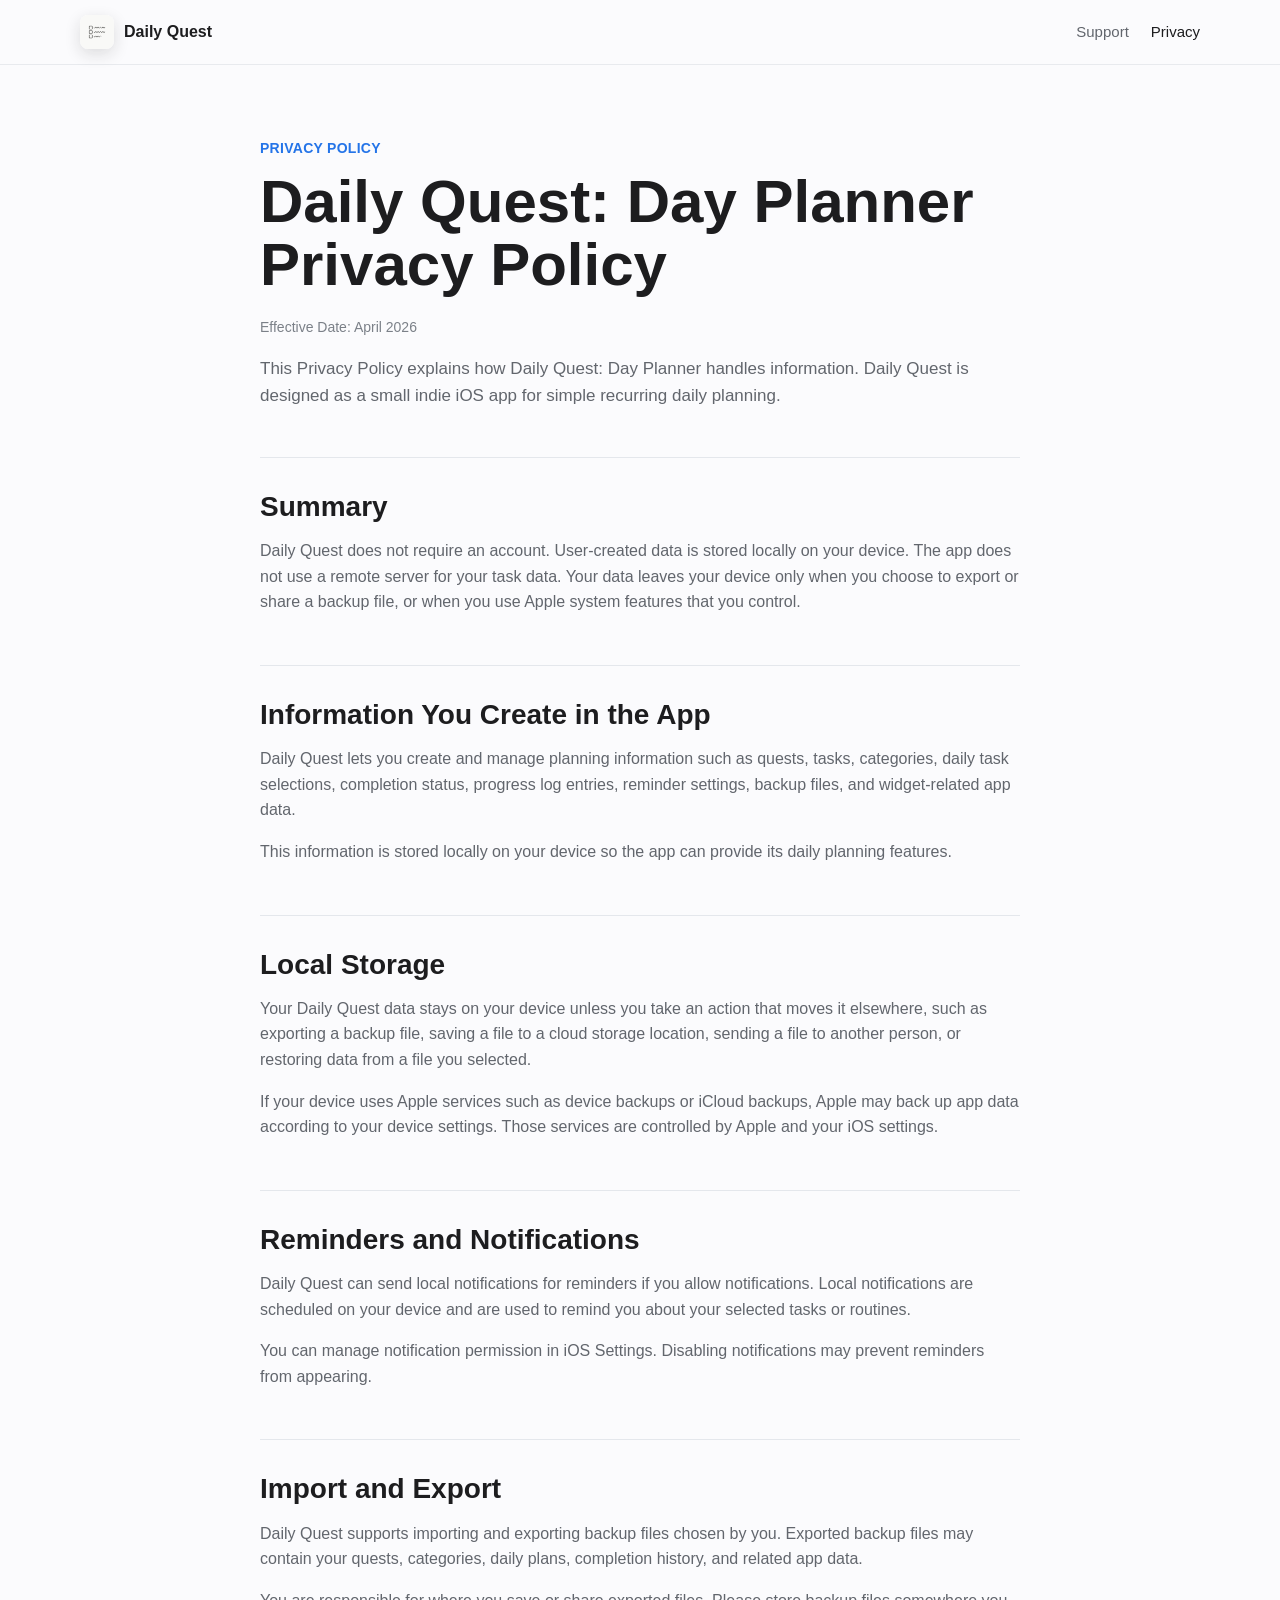
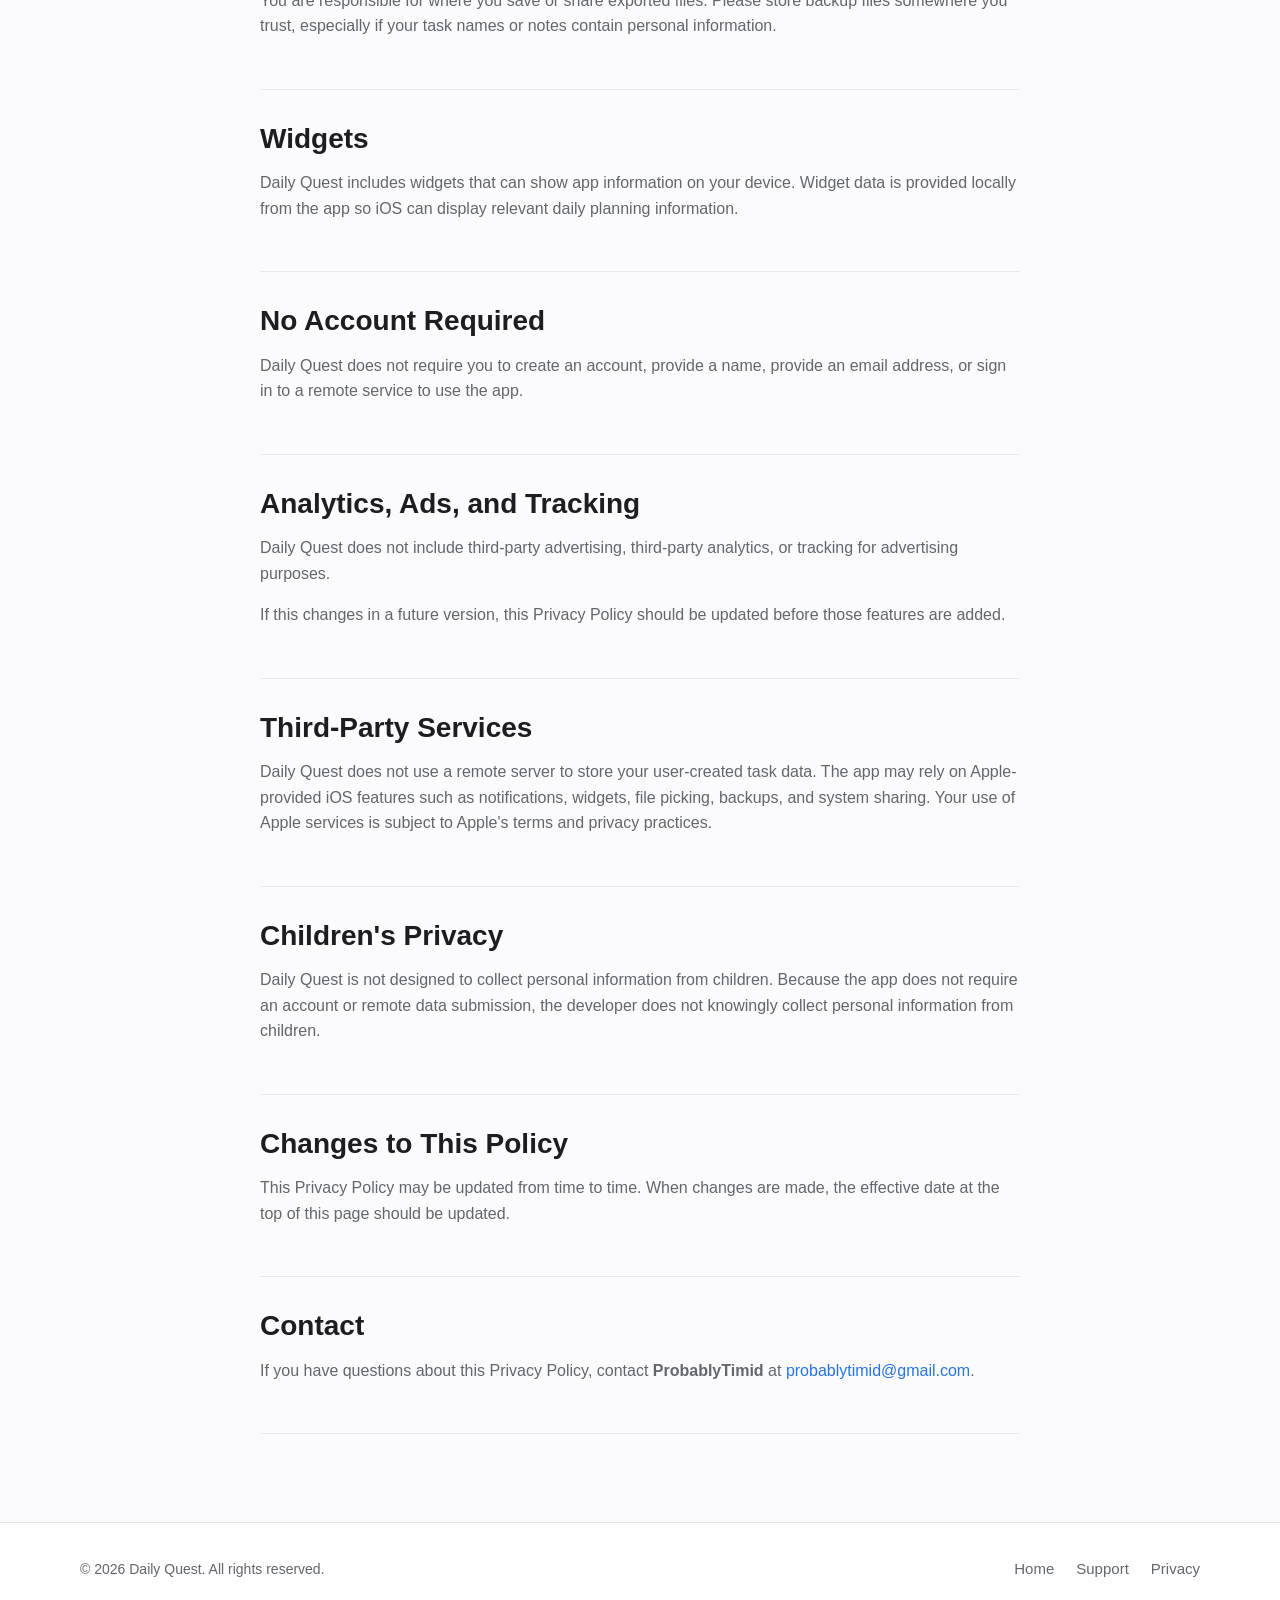
==== privacy.html @ acd7118f "Add landing, support, privacy and styles Replace the simple privacy-only index with a full landing p" ====
<!DOCTYPE html>
<html lang="en">
<head>
    <meta charset="UTF-8">
    <meta name="viewport" content="width=device-width, initial-scale=1.0">
    <meta name="description" content="Privacy policy for Daily Quest: Day Planner.">
    <title>Privacy Policy | Daily Quest: Day Planner</title>
    <link rel="icon" href="AppIcon.png">
    <link rel="apple-touch-icon" href="AppIcon.png">
    <link rel="stylesheet" href="styles.css">
</head>
<body>
    <header class="site-header">
        <nav class="nav container" aria-label="Main navigation">
            <a class="brand" href="index.html" aria-label="Daily Quest home">
                <img src="AppIcon.png" alt="" class="brand-icon">
                <span>Daily Quest</span>
            </a>
            <div class="nav-links">
                <a href="support.html">Support</a>
                <a href="privacy.html" aria-current="page">Privacy</a>
            </div>
        </nav>
    </header>

    <main class="page-main">
        <section class="page-hero container narrow">
            <p class="eyebrow">Privacy Policy</p>
            <h1>Daily Quest: Day Planner Privacy Policy</h1>
            <p class="policy-date">Effective Date: April 2026</p>
            <p>This Privacy Policy explains how Daily Quest: Day Planner handles information. Daily Quest is designed as a small indie iOS app for simple recurring daily planning.</p>
        </section>

        <article class="container narrow policy">
            <section>
                <h2>Summary</h2>
                <p>Daily Quest does not require an account. User-created data is stored locally on your device. The app does not use a remote server for your task data. Your data leaves your device only when you choose to export or share a backup file, or when you use Apple system features that you control.</p>
            </section>

            <section>
                <h2>Information You Create in the App</h2>
                <p>Daily Quest lets you create and manage planning information such as quests, tasks, categories, daily task selections, completion status, progress log entries, reminder settings, backup files, and widget-related app data.</p>
                <p>This information is stored locally on your device so the app can provide its daily planning features.</p>
            </section>

            <section>
                <h2>Local Storage</h2>
                <p>Your Daily Quest data stays on your device unless you take an action that moves it elsewhere, such as exporting a backup file, saving a file to a cloud storage location, sending a file to another person, or restoring data from a file you selected.</p>
                <p>If your device uses Apple services such as device backups or iCloud backups, Apple may back up app data according to your device settings. Those services are controlled by Apple and your iOS settings.</p>
            </section>

            <section>
                <h2>Reminders and Notifications</h2>
                <p>Daily Quest can send local notifications for reminders if you allow notifications. Local notifications are scheduled on your device and are used to remind you about your selected tasks or routines.</p>
                <p>You can manage notification permission in iOS Settings. Disabling notifications may prevent reminders from appearing.</p>
            </section>

            <section>
                <h2>Import and Export</h2>
                <p>Daily Quest supports importing and exporting backup files chosen by you. Exported backup files may contain your quests, categories, daily plans, completion history, and related app data.</p>
                <p>You are responsible for where you save or share exported files. Please store backup files somewhere you trust, especially if your task names or notes contain personal information.</p>
            </section>

            <section>
                <h2>Widgets</h2>
                <p>Daily Quest includes widgets that can show app information on your device. Widget data is provided locally from the app so iOS can display relevant daily planning information.</p>
            </section>

            <section>
                <h2>No Account Required</h2>
                <p>Daily Quest does not require you to create an account, provide a name, provide an email address, or sign in to a remote service to use the app.</p>
            </section>

            <section>
                <h2>Analytics, Ads, and Tracking</h2>
                <p>Daily Quest does not include third-party advertising, third-party analytics, or tracking for advertising purposes.</p>
                <p>If this changes in a future version, this Privacy Policy should be updated before those features are added.</p>
            </section>

            <section>
                <h2>Third-Party Services</h2>
                <p>Daily Quest does not use a remote server to store your user-created task data. The app may rely on Apple-provided iOS features such as notifications, widgets, file picking, backups, and system sharing. Your use of Apple services is subject to Apple's terms and privacy practices.</p>
            </section>

            <section>
                <h2>Children's Privacy</h2>
                <p>Daily Quest is not designed to collect personal information from children. Because the app does not require an account or remote data submission, the developer does not knowingly collect personal information from children.</p>
            </section>

            <section>
                <h2>Changes to This Policy</h2>
                <p>This Privacy Policy may be updated from time to time. When changes are made, the effective date at the top of this page should be updated.</p>
            </section>

            <section>
                <h2>Contact</h2>
                <p>If you have questions about this Privacy Policy, contact <strong>ProbablyTimid</strong> at <a href="mailto:probablytimid@gmail.com">probablytimid@gmail.com</a>.</p>
            </section>
        </article>
    </main>

    <footer class="site-footer">
        <div class="container footer-inner">
            <p>&copy; 2026 Daily Quest. All rights reserved.</p>
            <div class="footer-links">
                <a href="index.html">Home</a>
                <a href="support.html">Support</a>
                <a href="privacy.html">Privacy</a>
            </div>
        </div>
    </footer>
</body>
</html>
---- styles.css ----
:root {
    --bg: #fbfbfd;
    --surface: #ffffff;
    --surface-soft: #f4f6f8;
    --text: #1d1d1f;
    --muted: #62666d;
    --line: #e4e7ec;
    --accent: #2474e8;
    --accent-dark: #1657b8;
    --shadow: 0 18px 45px rgba(29, 29, 31, 0.08);
    --radius: 8px;
    --max-width: 1120px;
}

* {
    box-sizing: border-box;
}

html {
    scroll-behavior: smooth;
}

body {
    margin: 0;
    font-family: -apple-system, BlinkMacSystemFont, "SF Pro Display", "Segoe UI", Roboto, Helvetica, Arial, sans-serif;
    background: var(--bg);
    color: var(--text);
    line-height: 1.6;
    letter-spacing: 0;
}

img {
    max-width: 100%;
    display: block;
}

a {
    color: var(--accent);
    text-decoration: none;
}

a:hover {
    color: var(--accent-dark);
}

.container {
    width: min(100% - 40px, var(--max-width));
    margin: 0 auto;
}

.narrow {
    width: min(100% - 40px, 760px);
}

.site-header {
    position: sticky;
    top: 0;
    z-index: 10;
    background: rgba(251, 251, 253, 0.86);
    border-bottom: 1px solid rgba(228, 231, 236, 0.8);
    backdrop-filter: saturate(180%) blur(18px);
}

.nav {
    min-height: 64px;
    display: flex;
    align-items: center;
    justify-content: space-between;
    gap: 24px;
}

.brand {
    display: inline-flex;
    align-items: center;
    gap: 10px;
    color: var(--text);
    font-weight: 650;
}

.brand:hover {
    color: var(--text);
}

.brand-icon {
    width: 34px;
    height: 34px;
    border-radius: 8px;
    box-shadow: 0 5px 16px rgba(29, 29, 31, 0.14);
}

.nav-links,
.footer-links {
    display: flex;
    align-items: center;
    gap: 22px;
}

.nav-links a,
.footer-links a {
    color: var(--muted);
    font-size: 15px;
}

.nav-links a:hover,
.nav-links a[aria-current="page"],
.footer-links a:hover {
    color: var(--text);
}

.hero {
    min-height: calc(100vh - 64px);
    display: flex;
    align-items: center;
    padding: 76px 0 88px;
}

.hero-copy {
    max-width: 650px;
}

.eyebrow {
    margin: 0 0 12px;
    color: var(--accent);
    font-size: 14px;
    font-weight: 700;
    letter-spacing: 0.02em;
    text-transform: uppercase;
}

h1,
h2,
h3,
p {
    overflow-wrap: anywhere;
}

h1 {
    margin: 0;
    color: var(--text);
    font-size: clamp(44px, 7vw, 76px);
    line-height: 0.98;
    font-weight: 760;
}

h2 {
    margin: 0 0 16px;
    font-size: clamp(30px, 4vw, 48px);
    line-height: 1.08;
    font-weight: 720;
}

h3 {
    margin: 0 0 10px;
    font-size: 20px;
    line-height: 1.25;
}

p {
    margin: 0 0 16px;
    color: var(--muted);
    font-size: 17px;
}

.hero-subtitle {
    max-width: 570px;
    margin-top: 22px;
    font-size: 22px;
    line-height: 1.42;
}

.hero-actions {
    display: flex;
    flex-wrap: wrap;
    gap: 12px;
    margin-top: 30px;
}

.button {
    display: inline-flex;
    min-height: 46px;
    align-items: center;
    justify-content: center;
    border-radius: 999px;
    padding: 11px 20px;
    font-size: 16px;
    font-weight: 650;
    transition: transform 160ms ease, background 160ms ease, border-color 160ms ease;
}

.button:hover {
    transform: translateY(-1px);
}

.button-primary {
    background: var(--accent);
    color: #ffffff;
}

.button-primary:hover {
    background: var(--accent-dark);
    color: #ffffff;
}

.button-secondary {
    background: transparent;
    border: 1px solid var(--line);
    color: var(--text);
}

.button-secondary:hover {
    border-color: #c8ced8;
    color: var(--text);
}

.fine-print,
.policy-date {
    font-size: 14px;
    color: #7b8088;
}

.section {
    padding: 88px 0;
}

.section-soft {
    background: var(--surface-soft);
}

.section-heading {
    max-width: 800px;
    margin-bottom: 34px;
}

.feature-grid {
    display: grid;
    grid-template-columns: repeat(3, minmax(0, 1fr));
    gap: 16px;
}

.feature-card {
    min-height: 210px;
    padding: 26px;
    border: 1px solid var(--line);
    border-radius: var(--radius);
    background: var(--surface);
}

.feature-card p,
.faq-item p,
.policy p {
    font-size: 16px;
}

.split {
    display: grid;
    grid-template-columns: minmax(0, 0.9fr) minmax(0, 1.1fr);
    gap: 54px;
    align-items: start;
}

.text-link {
    display: inline-flex;
    align-items: center;
    font-weight: 650;
}

.page-main {
    padding: 72px 0 88px;
}

.page-hero {
    padding-bottom: 32px;
    border-bottom: 1px solid var(--line);
}

.page-hero h1 {
    margin-bottom: 20px;
    font-size: clamp(38px, 6vw, 60px);
    line-height: 1.04;
}

.content-section,
.policy section {
    padding: 34px 0;
    border-bottom: 1px solid var(--line);
}

.content-section h2,
.policy h2 {
    font-size: 28px;
}

.faq-item {
    padding: 20px 0;
}

.faq-item + .faq-item {
    border-top: 1px solid var(--line);
}

.site-footer {
    border-top: 1px solid var(--line);
    background: var(--surface);
}

.footer-inner {
    min-height: 92px;
    display: flex;
    align-items: center;
    justify-content: space-between;
    gap: 24px;
}

.footer-inner p {
    margin: 0;
    font-size: 14px;
}

@media (max-width: 860px) {
    .hero {
        min-height: auto;
        padding: 54px 0 72px;
    }

    .feature-grid,
    .split {
        grid-template-columns: 1fr;
    }
}

@media (max-width: 620px) {
    .container,
    .narrow {
        width: min(100% - 28px, var(--max-width));
    }

    .nav {
        min-height: 58px;
        gap: 14px;
    }

    .brand span {
        max-width: 118px;
        white-space: nowrap;
        overflow: hidden;
        text-overflow: ellipsis;
    }

    .nav-links,
    .footer-links {
        gap: 14px;
    }

    .nav-links a,
    .footer-links a {
        font-size: 14px;
    }

    h1 {
        font-size: clamp(38px, 13vw, 52px);
    }

    .hero-subtitle {
        font-size: 19px;
    }

    .button {
        width: 100%;
    }

    .section {
        padding: 64px 0;
    }

    .feature-card {
        min-height: auto;
        padding: 22px;
    }

    .footer-inner {
        padding: 24px 0;
        align-items: flex-start;
        flex-direction: column;
    }
}
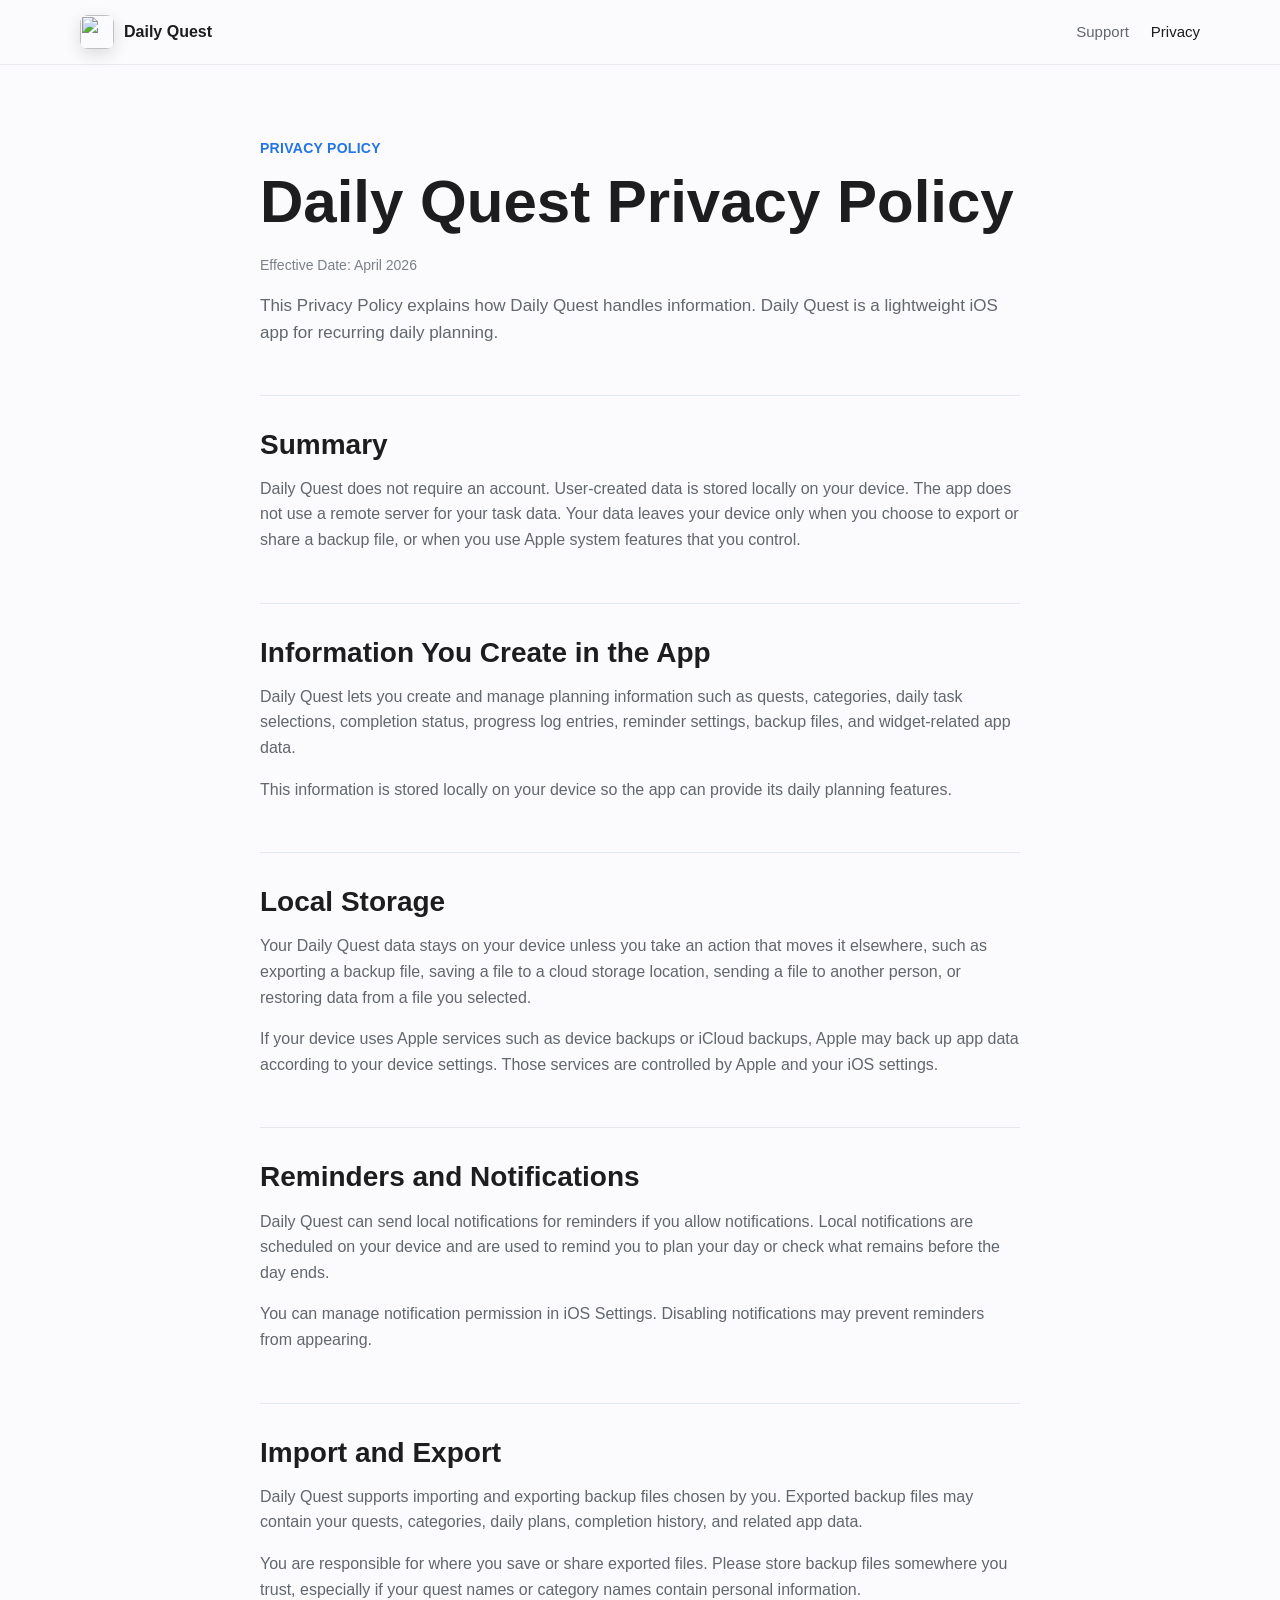
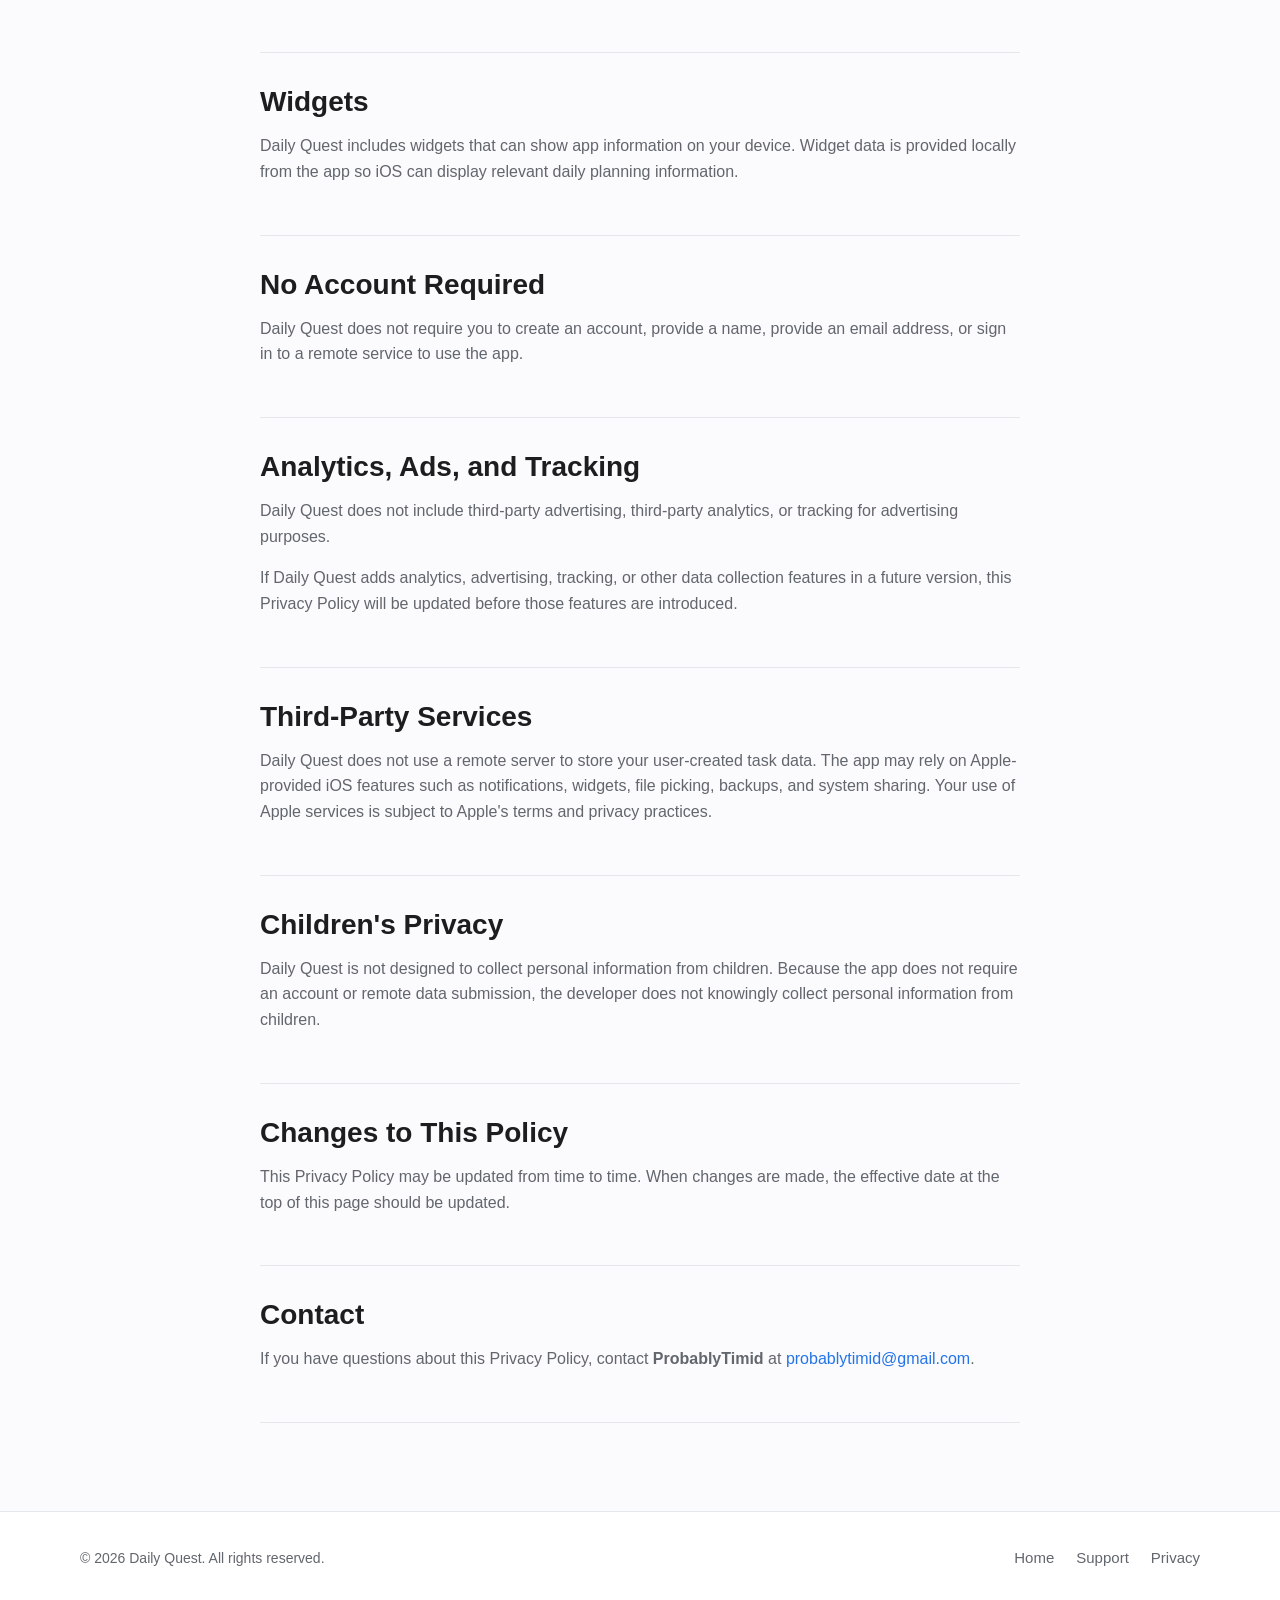
==== commit 1e315460: "Update site copy, images, and layout Refactors the marketing site: shortens product name and updates" ====
--- a/privacy.html
+++ b/privacy.html
@@ -3,17 +3,17 @@
 <head>
     <meta charset="UTF-8">
     <meta name="viewport" content="width=device-width, initial-scale=1.0">
-    <meta name="description" content="Privacy policy for Daily Quest: Day Planner.">
-    <title>Privacy Policy | Daily Quest: Day Planner</title>
-    <link rel="icon" href="AppIcon.png">
-    <link rel="apple-touch-icon" href="AppIcon.png">
+    <meta name="description" content="Privacy policy for Daily Quest.">
+    <title>Privacy Policy | Daily Quest</title>
+    <link rel="icon" href="Assets.xcassets/AppIcon.appiconset/AppIcon.png">
+    <link rel="apple-touch-icon" href="Assets.xcassets/AppIcon.appiconset/AppIcon.png">
     <link rel="stylesheet" href="styles.css">
 </head>
 <body>
     <header class="site-header">
         <nav class="nav container" aria-label="Main navigation">
             <a class="brand" href="index.html" aria-label="Daily Quest home">
-                <img src="AppIcon.png" alt="" class="brand-icon">
+                <img src="Assets.xcassets/AppIcon.appiconset/AppIcon.png" alt="" class="brand-icon">
                 <span>Daily Quest</span>
             </a>
             <div class="nav-links">
@@ -26,9 +26,9 @@
     <main class="page-main">
         <section class="page-hero container narrow">
             <p class="eyebrow">Privacy Policy</p>
-            <h1>Daily Quest: Day Planner Privacy Policy</h1>
+            <h1>Daily Quest Privacy Policy</h1>
             <p class="policy-date">Effective Date: April 2026</p>
-            <p>This Privacy Policy explains how Daily Quest: Day Planner handles information. Daily Quest is designed as a small indie iOS app for simple recurring daily planning.</p>
+            <p>This Privacy Policy explains how Daily Quest handles information. Daily Quest is a lightweight iOS app for recurring daily planning.</p>
         </section>
 
         <article class="container narrow policy">
@@ -39,7 +39,7 @@
 
             <section>
                 <h2>Information You Create in the App</h2>
-                <p>Daily Quest lets you create and manage planning information such as quests, tasks, categories, daily task selections, completion status, progress log entries, reminder settings, backup files, and widget-related app data.</p>
+                <p>Daily Quest lets you create and manage planning information such as quests, categories, daily task selections, completion status, progress log entries, reminder settings, backup files, and widget-related app data.</p>
                 <p>This information is stored locally on your device so the app can provide its daily planning features.</p>
             </section>
 
@@ -51,14 +51,14 @@
 
             <section>
                 <h2>Reminders and Notifications</h2>
-                <p>Daily Quest can send local notifications for reminders if you allow notifications. Local notifications are scheduled on your device and are used to remind you about your selected tasks or routines.</p>
+                <p>Daily Quest can send local notifications for reminders if you allow notifications. Local notifications are scheduled on your device and are used to remind you to plan your day or check what remains before the day ends.</p>
                 <p>You can manage notification permission in iOS Settings. Disabling notifications may prevent reminders from appearing.</p>
             </section>
 
             <section>
                 <h2>Import and Export</h2>
                 <p>Daily Quest supports importing and exporting backup files chosen by you. Exported backup files may contain your quests, categories, daily plans, completion history, and related app data.</p>
-                <p>You are responsible for where you save or share exported files. Please store backup files somewhere you trust, especially if your task names or notes contain personal information.</p>
+                <p>You are responsible for where you save or share exported files. Please store backup files somewhere you trust, especially if your quest names or category names contain personal information.</p>
             </section>
 
             <section>
@@ -74,7 +74,7 @@
             <section>
                 <h2>Analytics, Ads, and Tracking</h2>
                 <p>Daily Quest does not include third-party advertising, third-party analytics, or tracking for advertising purposes.</p>
-                <p>If this changes in a future version, this Privacy Policy should be updated before those features are added.</p>
+                <p>If Daily Quest adds analytics, advertising, tracking, or other data collection features in a future version, this Privacy Policy will be updated before those features are introduced.</p>
             </section>
 
             <section>
--- a/styles.css
+++ b/styles.css
@@ -109,13 +109,24 @@
 
 .hero {
     min-height: calc(100vh - 64px);
-    display: flex;
-    align-items: center;
+    display: grid;
+    grid-template-columns: minmax(0, 1fr) minmax(320px, 420px);
+    align-items: center;
+    gap: 48px;
     padding: 76px 0 88px;
 }
 
 .hero-copy {
     max-width: 650px;
+}
+
+.hero-visual {
+    display: flex;
+    justify-content: center;
+}
+
+.hero-device {
+    width: min(100%, 360px);
 }
 
 .eyebrow {
@@ -238,11 +249,54 @@
 }
 
 .feature-card {
-    min-height: 210px;
+    min-height: 190px;
     padding: 26px;
     border: 1px solid var(--line);
     border-radius: var(--radius);
     background: var(--surface);
+}
+
+.feature-number {
+    display: inline-block;
+    margin-bottom: 18px;
+    color: var(--accent);
+    font-size: 13px;
+    font-weight: 700;
+    letter-spacing: 0.08em;
+}
+
+.screenshot-grid {
+    display: grid;
+    grid-template-columns: repeat(3, minmax(0, 1fr));
+    gap: 20px;
+}
+
+.screenshot-card {
+    display: flex;
+    flex-direction: column;
+    gap: 18px;
+}
+
+.screenshot-card h3,
+.screenshot-card p {
+    margin-bottom: 0;
+}
+
+.device-frame {
+    padding: 16px;
+    border: 1px solid rgba(29, 29, 31, 0.05);
+    border-radius: 32px;
+    background: linear-gradient(180deg, #ffffff 0%, #f3f5f8 100%);
+    box-shadow: 0 12px 28px rgba(29, 29, 31, 0.07);
+}
+
+.app-shot {
+    width: 100%;
+    border-radius: 20px;
+}
+
+.app-shot-today {
+    object-position: top center;
 }
 
 .feature-card p,
@@ -319,12 +373,22 @@
 @media (max-width: 860px) {
     .hero {
         min-height: auto;
+        grid-template-columns: 1fr;
         padding: 54px 0 72px;
     }
 
     .feature-grid,
-    .split {
+    .split,
+    .screenshot-grid {
         grid-template-columns: 1fr;
+    }
+
+    .hero-visual {
+        justify-content: flex-start;
+    }
+
+    .hero-device {
+        max-width: 340px;
     }
 }
 
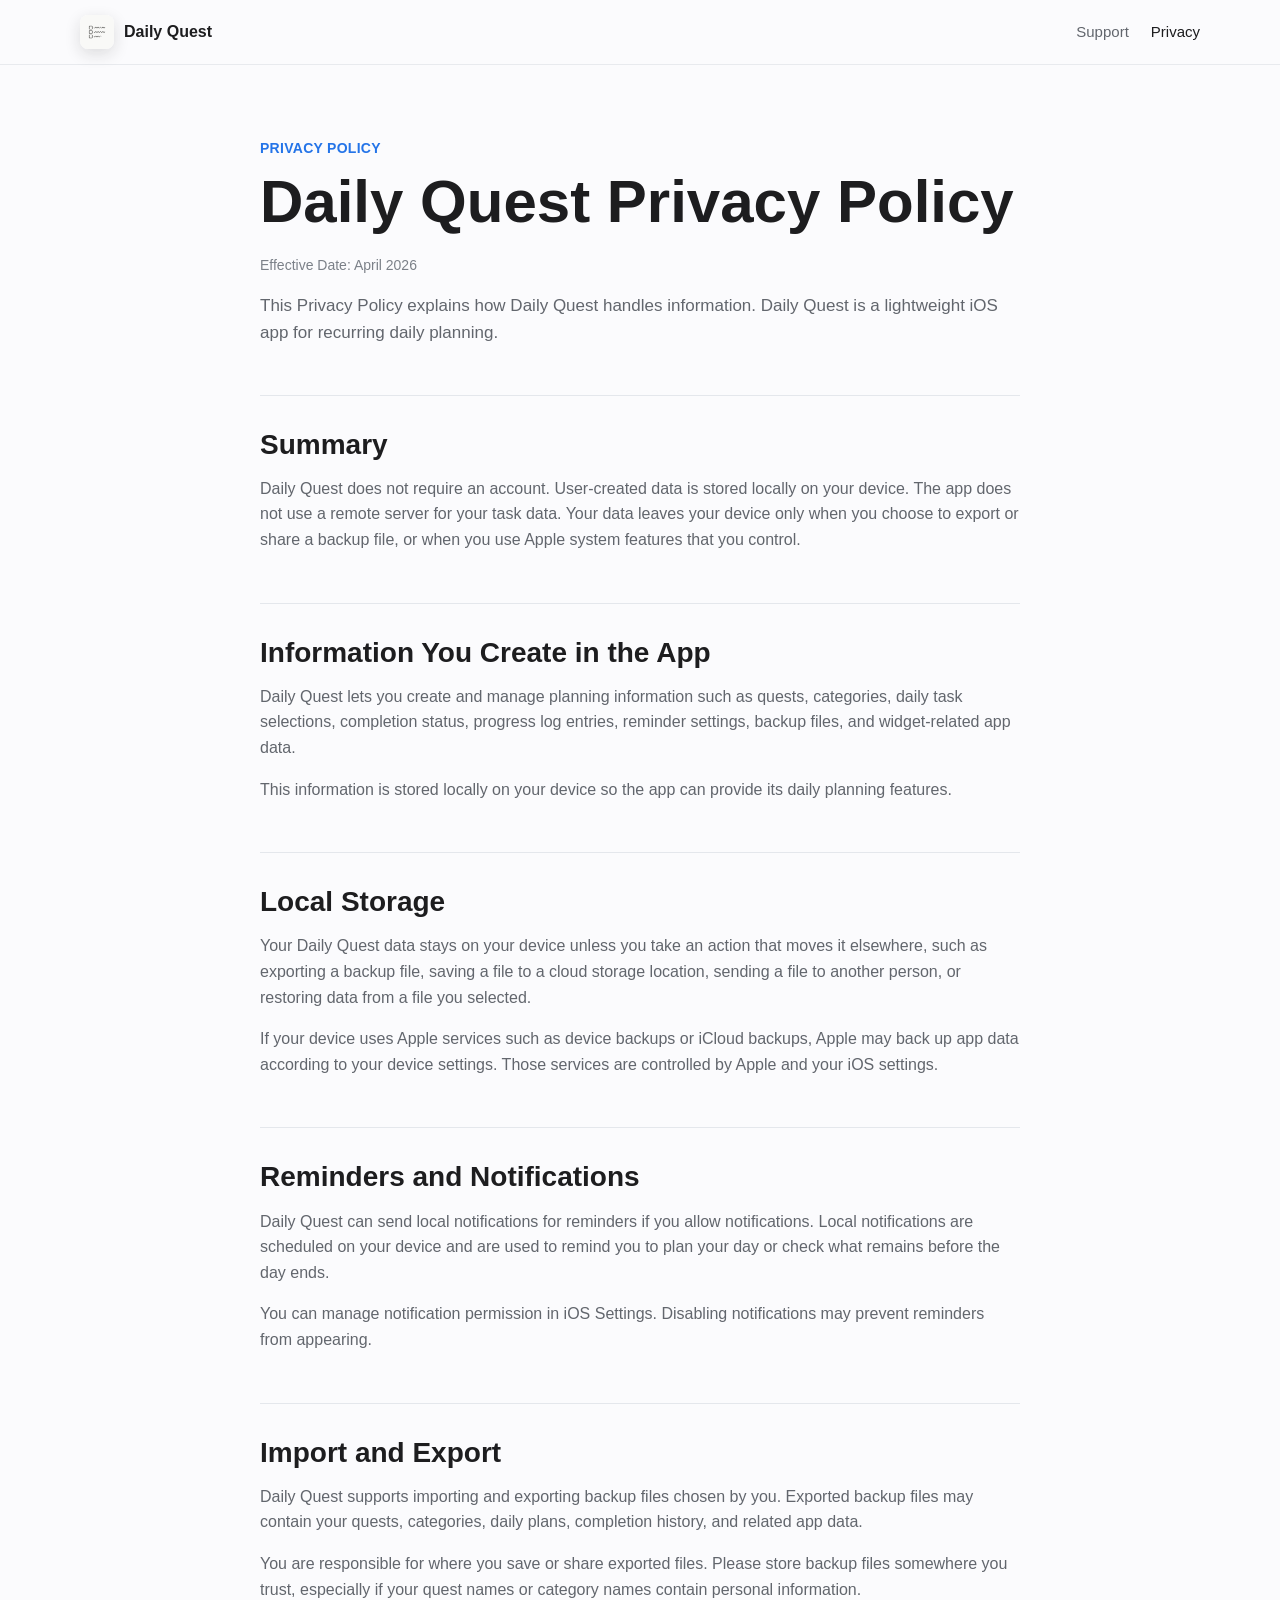
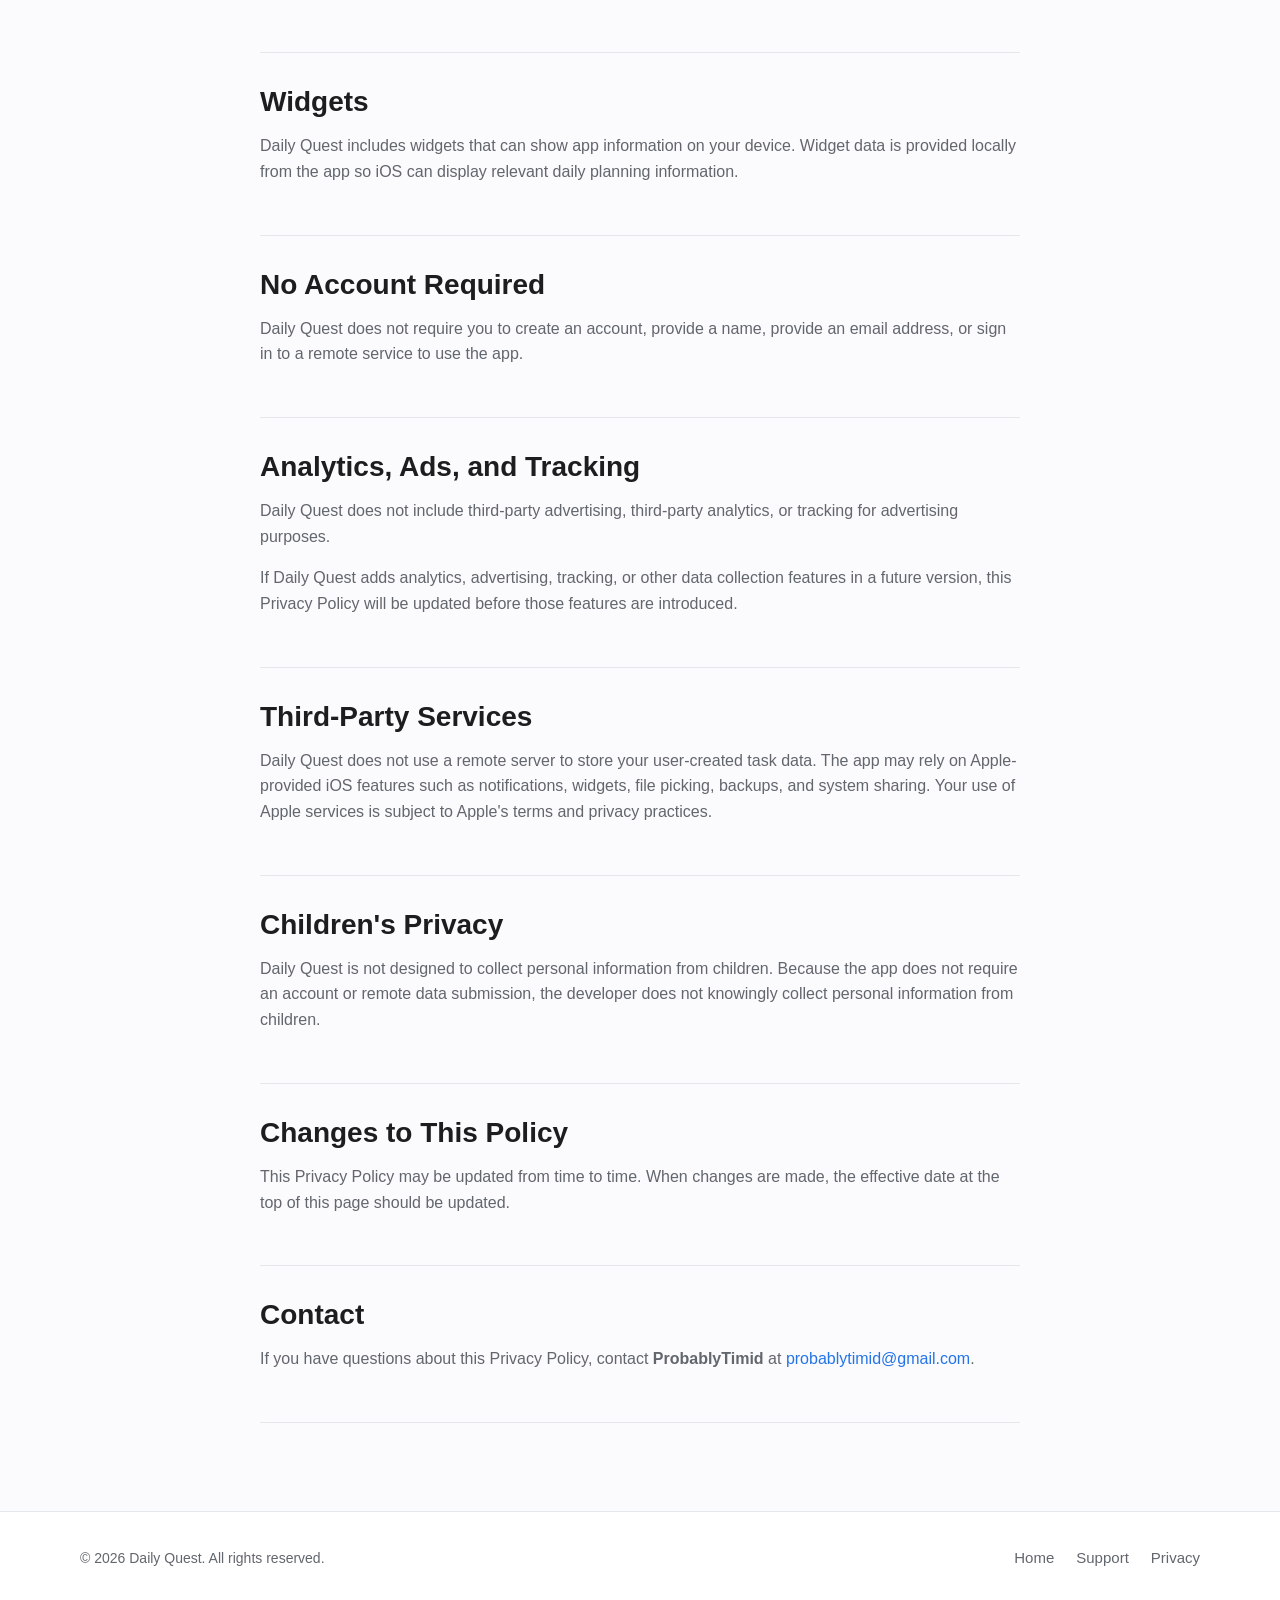
==== commit f8bf47b2: "Update icon paths to site-images/AppIcon.png Replace references to the Xcode asset catalog (Assets.x" ====
--- a/privacy.html
+++ b/privacy.html
@@ -5,15 +5,15 @@
     <meta name="viewport" content="width=device-width, initial-scale=1.0">
     <meta name="description" content="Privacy policy for Daily Quest.">
     <title>Privacy Policy | Daily Quest</title>
-    <link rel="icon" href="Assets.xcassets/AppIcon.appiconset/AppIcon.png">
-    <link rel="apple-touch-icon" href="Assets.xcassets/AppIcon.appiconset/AppIcon.png">
+    <link rel="icon" href="site-images/AppIcon.png">
+    <link rel="apple-touch-icon" href="site-images/AppIcon.png">
     <link rel="stylesheet" href="styles.css">
 </head>
 <body>
     <header class="site-header">
         <nav class="nav container" aria-label="Main navigation">
             <a class="brand" href="index.html" aria-label="Daily Quest home">
-                <img src="Assets.xcassets/AppIcon.appiconset/AppIcon.png" alt="" class="brand-icon">
+                <img src="site-images/AppIcon.png" alt="" class="brand-icon">
                 <span>Daily Quest</span>
             </a>
             <div class="nav-links">
